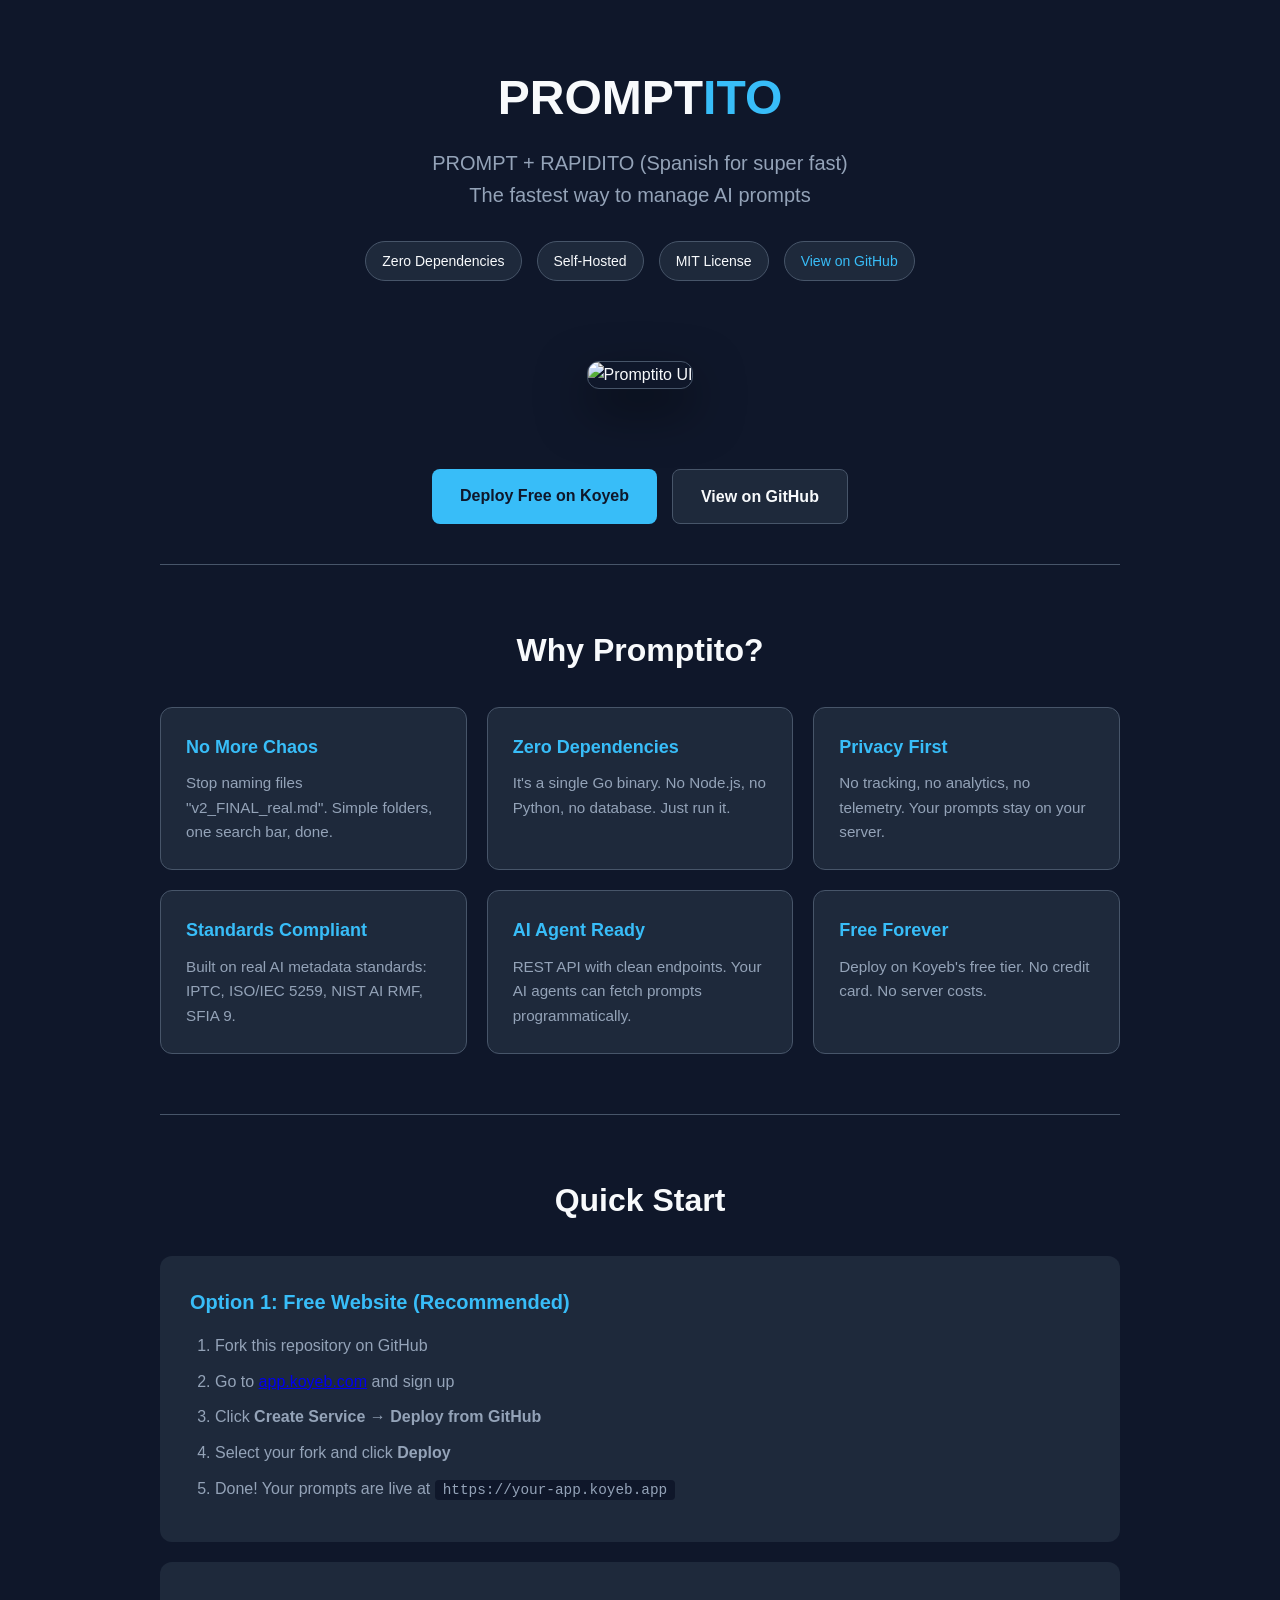
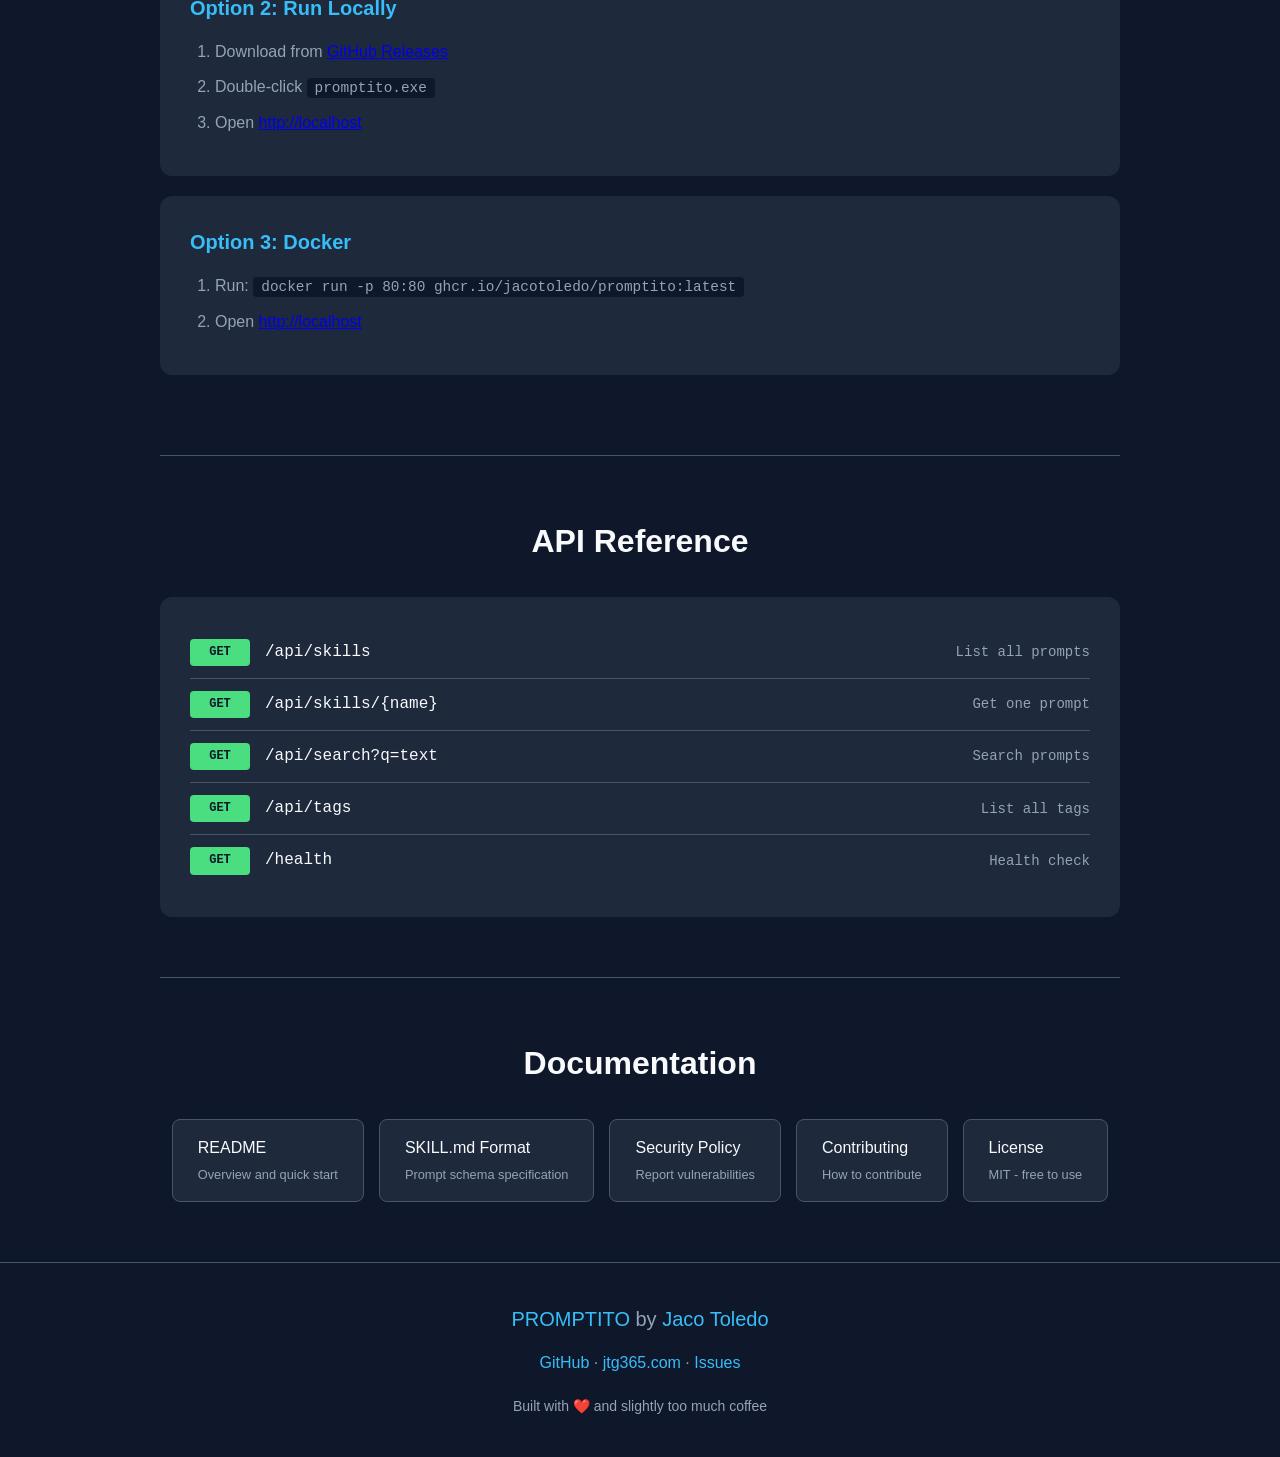
==== docs/index.html @ 3859d3e4 "feat: add GitHub Pages landing page - Beautiful dark-themed landing page - Quick start guide - API r" ====
<!DOCTYPE html>
<html lang="en">
<head>
    <meta charset="UTF-8">
    <meta name="viewport" content="width=device-width, initial-scale=1.0">
    <meta name="description" content="Promptito - PROMPT + RAPIDITO. The fastest way to manage AI prompts. Zero dependencies, self-hosted, standards-compliant.">
    <meta name="theme-color" content="#0f172a">
    <title>Promptito - The Fastest Way to Manage AI Prompts</title>
    <style>
        :root {
            --bg-primary: #0f172a;
            --bg-secondary: #1e293b;
            --bg-card: #334155;
            --text-primary: #f8fafc;
            --text-secondary: #94a3b8;
            --accent: #38bdf8;
            --accent-hover: #0ea5e9;
            --border: #475569;
            --success: #4ade80;
        }

        * {
            margin: 0;
            padding: 0;
            box-sizing: border-box;
        }

        body {
            font-family: -apple-system, BlinkMacSystemFont, 'Segoe UI', Roboto, Oxygen, Ubuntu, sans-serif;
            background: var(--bg-primary);
            color: var(--text-primary);
            line-height: 1.6;
        }

        .container {
            max-width: 1000px;
            margin: 0 auto;
            padding: 0 20px;
        }

        /* Header */
        header {
            padding: 60px 0 40px;
            text-align: center;
        }

        .logo {
            font-size: 3rem;
            font-weight: 800;
            margin-bottom: 10px;
        }

        .logo span:first-child {
            color: var(--text-primary);
        }

        .logo span:last-child {
            color: var(--accent);
        }

        .tagline {
            font-size: 1.25rem;
            color: var(--text-secondary);
            margin-bottom: 30px;
        }

        .badges {
            display: flex;
            justify-content: center;
            gap: 15px;
            flex-wrap: wrap;
        }

        .badge {
            background: var(--bg-secondary);
            padding: 8px 16px;
            border-radius: 20px;
            font-size: 0.875rem;
            border: 1px solid var(--border);
        }

        .badge a {
            color: var(--accent);
            text-decoration: none;
        }

        .badge a:hover {
            text-decoration: underline;
        }

        /* Screenshot */
        .screenshot {
            margin: 40px 0;
            text-align: center;
        }

        .screenshot img {
            max-width: 100%;
            border-radius: 12px;
            box-shadow: 0 20px 50px rgba(0,0,0,0.5);
            border: 1px solid var(--border);
        }

        /* CTA */
        .cta {
            text-align: center;
            padding: 40px 0;
        }

        .cta-buttons {
            display: flex;
            justify-content: center;
            gap: 15px;
            flex-wrap: wrap;
        }

        .btn {
            display: inline-block;
            padding: 14px 28px;
            border-radius: 8px;
            font-weight: 600;
            text-decoration: none;
            transition: all 0.2s;
        }

        .btn-primary {
            background: var(--accent);
            color: var(--bg-primary);
        }

        .btn-primary:hover {
            background: var(--accent-hover);
            transform: translateY(-2px);
        }

        .btn-secondary {
            background: var(--bg-secondary);
            color: var(--text-primary);
            border: 1px solid var(--border);
        }

        .btn-secondary:hover {
            background: var(--bg-card);
        }

        /* Sections */
        section {
            padding: 60px 0;
            border-top: 1px solid var(--border);
        }

        h2 {
            font-size: 2rem;
            margin-bottom: 30px;
            text-align: center;
        }

        /* Features */
        .features-grid {
            display: grid;
            grid-template-columns: repeat(auto-fit, minmax(280px, 1fr));
            gap: 20px;
        }

        .feature {
            background: var(--bg-secondary);
            padding: 25px;
            border-radius: 12px;
            border: 1px solid var(--border);
        }

        .feature h3 {
            font-size: 1.125rem;
            margin-bottom: 10px;
            color: var(--accent);
        }

        .feature p {
            color: var(--text-secondary);
            font-size: 0.95rem;
        }

        /* Quick Start */
        .quick-start {
            background: var(--bg-secondary);
            padding: 30px;
            border-radius: 12px;
            margin-bottom: 20px;
        }

        .quick-start h3 {
            font-size: 1.25rem;
            margin-bottom: 15px;
            color: var(--accent);
        }

        .quick-start ol {
            padding-left: 25px;
        }

        .quick-start li {
            margin-bottom: 10px;
            color: var(--text-secondary);
        }

        .quick-start code {
            background: var(--bg-primary);
            padding: 2px 8px;
            border-radius: 4px;
            font-family: 'Monaco', 'Consolas', monospace;
            font-size: 0.9rem;
        }

        /* Docs */
        .docs-nav {
            display: flex;
            flex-wrap: wrap;
            gap: 15px;
            justify-content: center;
        }

        .doc-link {
            background: var(--bg-secondary);
            padding: 15px 25px;
            border-radius: 8px;
            text-decoration: none;
            color: var(--text-primary);
            border: 1px solid var(--border);
            transition: all 0.2s;
        }

        .doc-link:hover {
            background: var(--bg-card);
            border-color: var(--accent);
        }

        .doc-link small {
            display: block;
            color: var(--text-secondary);
            font-size: 0.8rem;
            margin-top: 5px;
        }

        /* API */
        .api-endpoints {
            background: var(--bg-secondary);
            padding: 30px;
            border-radius: 12px;
            font-family: 'Monaco', 'Consolas', monospace;
        }

        .api-endpoint {
            display: flex;
            align-items: center;
            padding: 12px 0;
            border-bottom: 1px solid var(--border);
        }

        .api-endpoint:last-child {
            border-bottom: none;
        }

        .method {
            background: var(--success);
            color: var(--bg-primary);
            padding: 4px 10px;
            border-radius: 4px;
            font-size: 0.75rem;
            font-weight: 700;
            margin-right: 15px;
            min-width: 60px;
            text-align: center;
        }

        .endpoint-path {
            color: var(--text-primary);
        }

        .endpoint-desc {
            margin-left: auto;
            color: var(--text-secondary);
            font-size: 0.875rem;
        }

        /* Footer */
        footer {
            padding: 40px 0;
            text-align: center;
            border-top: 1px solid var(--border);
            color: var(--text-secondary);
        }

        footer a {
            color: var(--accent);
            text-decoration: none;
        }

        footer a:hover {
            text-decoration: underline;
        }

        .footer-brand {
            font-size: 1.25rem;
            margin-bottom: 15px;
        }

        .footer-brand span {
            color: var(--accent);
        }

        /* Responsive */
        @media (max-width: 768px) {
            .logo {
                font-size: 2.5rem;
            }

            .feature {
                padding: 20px;
            }

            .api-endpoint {
                flex-direction: column;
                align-items: flex-start;
                gap: 8px;
            }

            .endpoint-desc {
                margin-left: 0;
            }
        }
    </style>
</head>
<body>
    <header>
        <div class="container">
            <div class="logo">
                <span>PROMPT</span><span>ITO</span>
            </div>
            <p class="tagline">PROMPT + RAPIDITO (Spanish for super fast)<br>The fastest way to manage AI prompts</p>
            
            <div class="badges">
                <span class="badge">Zero Dependencies</span>
                <span class="badge">Self-Hosted</span>
                <span class="badge">MIT License</span>
                <span class="badge"><a href="https://github.com/jacotoledo/Promptito">View on GitHub</a></span>
            </div>
        </div>
    </header>

    <div class="container">
        <div class="screenshot">
            <img src="https://raw.githubusercontent.com/jacotoledo/Promptito/main/public/screenshots/Screenshot.png" alt="Promptito UI">
        </div>

        <div class="cta">
            <div class="cta-buttons">
                <a href="https://app.koyeb.com" class="btn btn-primary">Deploy Free on Koyeb</a>
                <a href="https://github.com/jacotoledo/Promptito" class="btn btn-secondary">View on GitHub</a>
            </div>
        </div>

        <section id="features">
            <h2>Why Promptito?</h2>
            <div class="features-grid">
                <div class="feature">
                    <h3>No More Chaos</h3>
                    <p>Stop naming files "v2_FINAL_real.md". Simple folders, one search bar, done.</p>
                </div>
                <div class="feature">
                    <h3>Zero Dependencies</h3>
                    <p>It's a single Go binary. No Node.js, no Python, no database. Just run it.</p>
                </div>
                <div class="feature">
                    <h3>Privacy First</h3>
                    <p>No tracking, no analytics, no telemetry. Your prompts stay on your server.</p>
                </div>
                <div class="feature">
                    <h3>Standards Compliant</h3>
                    <p>Built on real AI metadata standards: IPTC, ISO/IEC 5259, NIST AI RMF, SFIA 9.</p>
                </div>
                <div class="feature">
                    <h3>AI Agent Ready</h3>
                    <p>REST API with clean endpoints. Your AI agents can fetch prompts programmatically.</p>
                </div>
                <div class="feature">
                    <h3>Free Forever</h3>
                    <p>Deploy on Koyeb's free tier. No credit card. No server costs.</p>
                </div>
            </div>
        </section>

        <section id="quick-start">
            <h2>Quick Start</h2>
            
            <div class="quick-start">
                <h3>Option 1: Free Website (Recommended)</h3>
                <ol>
                    <li>Fork this repository on GitHub</li>
                    <li>Go to <a href="https://app.koyeb.com">app.koyeb.com</a> and sign up</li>
                    <li>Click <strong>Create Service</strong> → <strong>Deploy from GitHub</strong></li>
                    <li>Select your fork and click <strong>Deploy</strong></li>
                    <li>Done! Your prompts are live at <code>https://your-app.koyeb.app</code></li>
                </ol>
            </div>

            <div class="quick-start">
                <h3>Option 2: Run Locally</h3>
                <ol>
                    <li>Download from <a href="https://github.com/jacotoledo/Promptito/releases">GitHub Releases</a></li>
                    <li>Double-click <code>promptito.exe</code></li>
                    <li>Open <a href="http://localhost">http://localhost</a></li>
                </ol>
            </div>

            <div class="quick-start">
                <h3>Option 3: Docker</h3>
                <ol>
                    <li>Run: <code>docker run -p 80:80 ghcr.io/jacotoledo/promptito:latest</code></li>
                    <li>Open <a href="http://localhost">http://localhost</a></li>
                </ol>
            </div>
        </section>

        <section id="api">
            <h2>API Reference</h2>
            <div class="api-endpoints">
                <div class="api-endpoint">
                    <span class="method">GET</span>
                    <span class="endpoint-path">/api/skills</span>
                    <span class="endpoint-desc">List all prompts</span>
                </div>
                <div class="api-endpoint">
                    <span class="method">GET</span>
                    <span class="endpoint-path">/api/skills/{name}</span>
                    <span class="endpoint-desc">Get one prompt</span>
                </div>
                <div class="api-endpoint">
                    <span class="method">GET</span>
                    <span class="endpoint-path">/api/search?q=text</span>
                    <span class="endpoint-desc">Search prompts</span>
                </div>
                <div class="api-endpoint">
                    <span class="method">GET</span>
                    <span class="endpoint-path">/api/tags</span>
                    <span class="endpoint-desc">List all tags</span>
                </div>
                <div class="api-endpoint">
                    <span class="method">GET</span>
                    <span class="endpoint-path">/health</span>
                    <span class="endpoint-desc">Health check</span>
                </div>
            </div>
        </section>

        <section id="docs">
            <h2>Documentation</h2>
            <div class="docs-nav">
                <a href="https://github.com/jacotoledo/Promptito/blob/main/README.md" class="doc-link">
                    README
                    <small>Overview and quick start</small>
                </a>
                <a href="https://github.com/jacotoledo/Promptito/blob/main/SKILL.md" class="doc-link">
                    SKILL.md Format
                    <small>Prompt schema specification</small>
                </a>
                <a href="https://github.com/jacotoledo/Promptito/blob/main/SECURITY.md" class="doc-link">
                    Security Policy
                    <small>Report vulnerabilities</small>
                </a>
                <a href="https://github.com/jacotoledo/Promptito/blob/main/CONTRIBUTING.md" class="doc-link">
                    Contributing
                    <small>How to contribute</small>
                </a>
                <a href="https://github.com/jacotoledo/Promptito/blob/main/LICENSE" class="doc-link">
                    License
                    <small>MIT - free to use</small>
                </a>
            </div>
        </section>
    </div>

    <footer>
        <div class="container">
            <div class="footer-brand">
                <span>PROMPTITO</span> by <a href="https://jtg365.com">Jaco Toledo</a>
            </div>
            <p>
                <a href="https://github.com/jacotoledo/Promptito">GitHub</a> · 
                <a href="https://jtg365.com">jtg365.com</a> · 
                <a href="https://github.com/jacotoledo/Promptito/issues">Issues</a>
            </p>
            <p style="margin-top: 20px; font-size: 0.875rem;">
                Built with ❤️ and slightly too much coffee
            </p>
        </div>
    </footer>
</body>
</html>
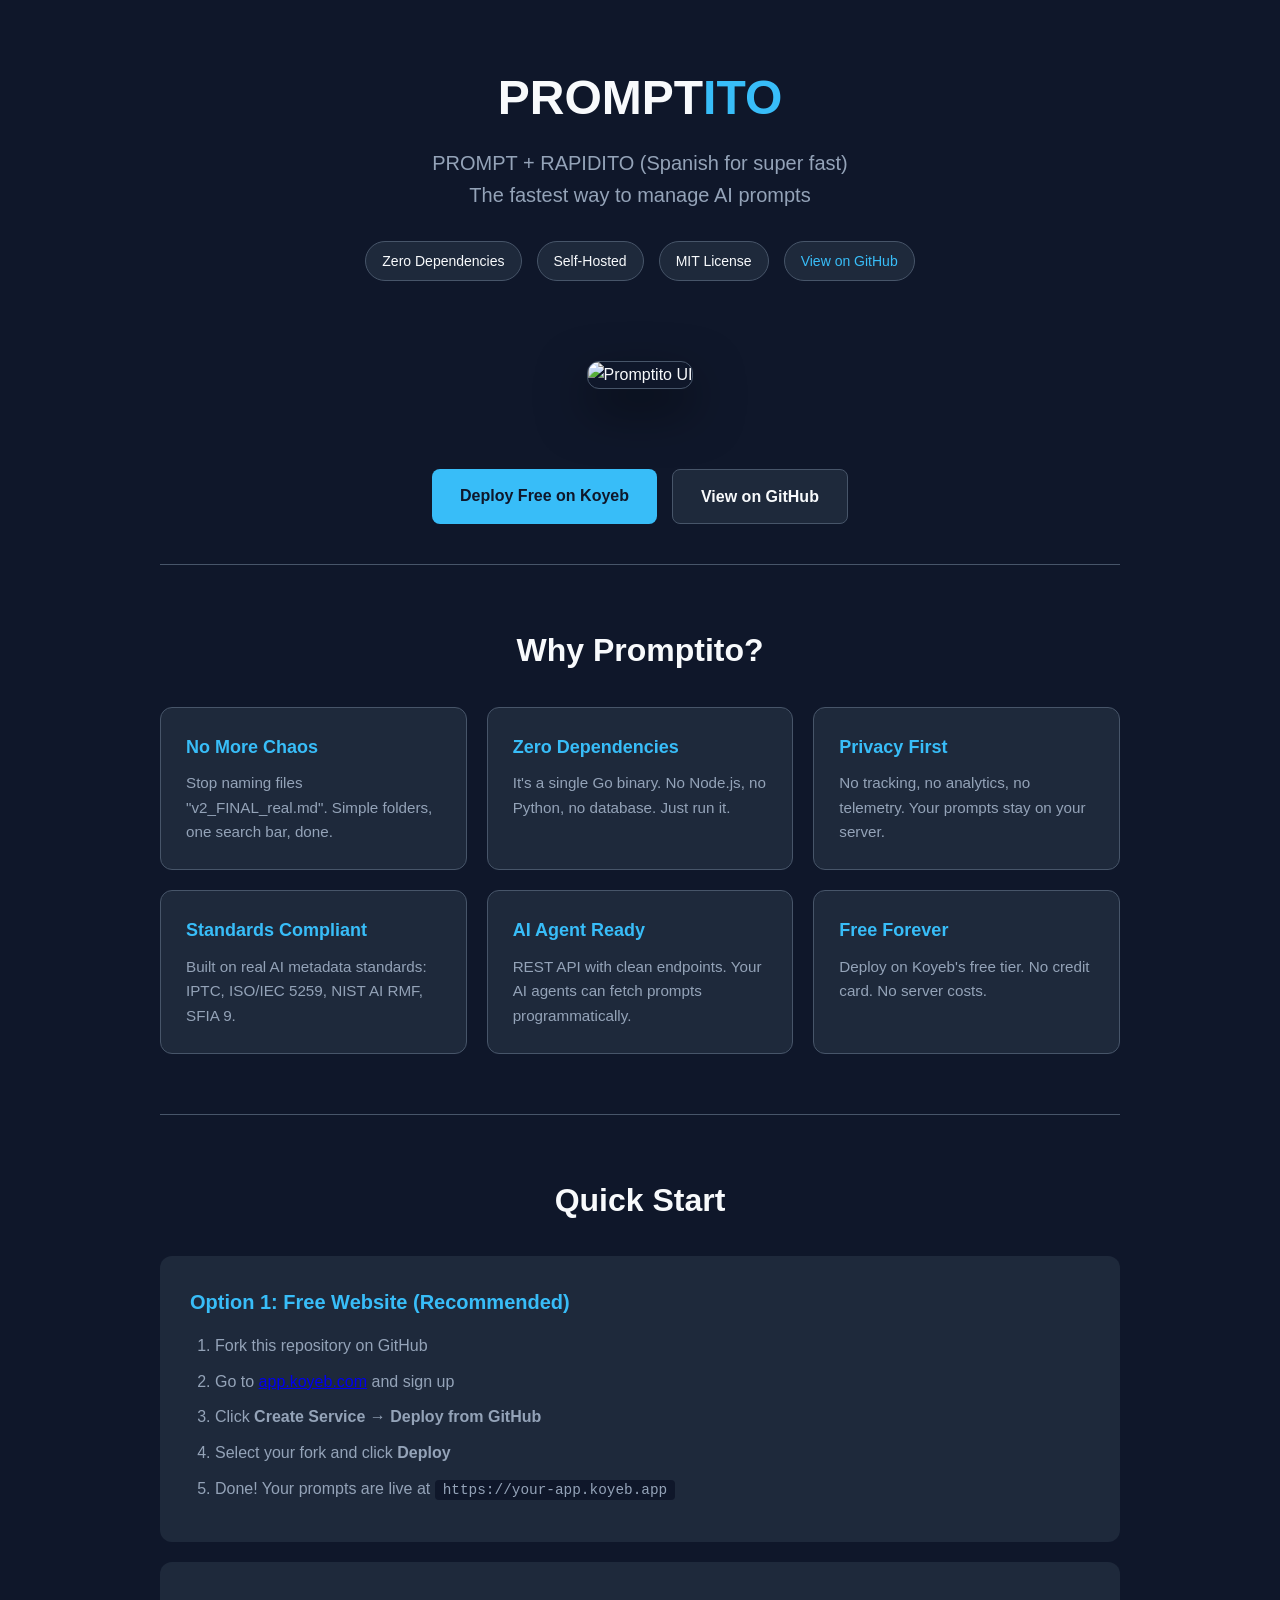
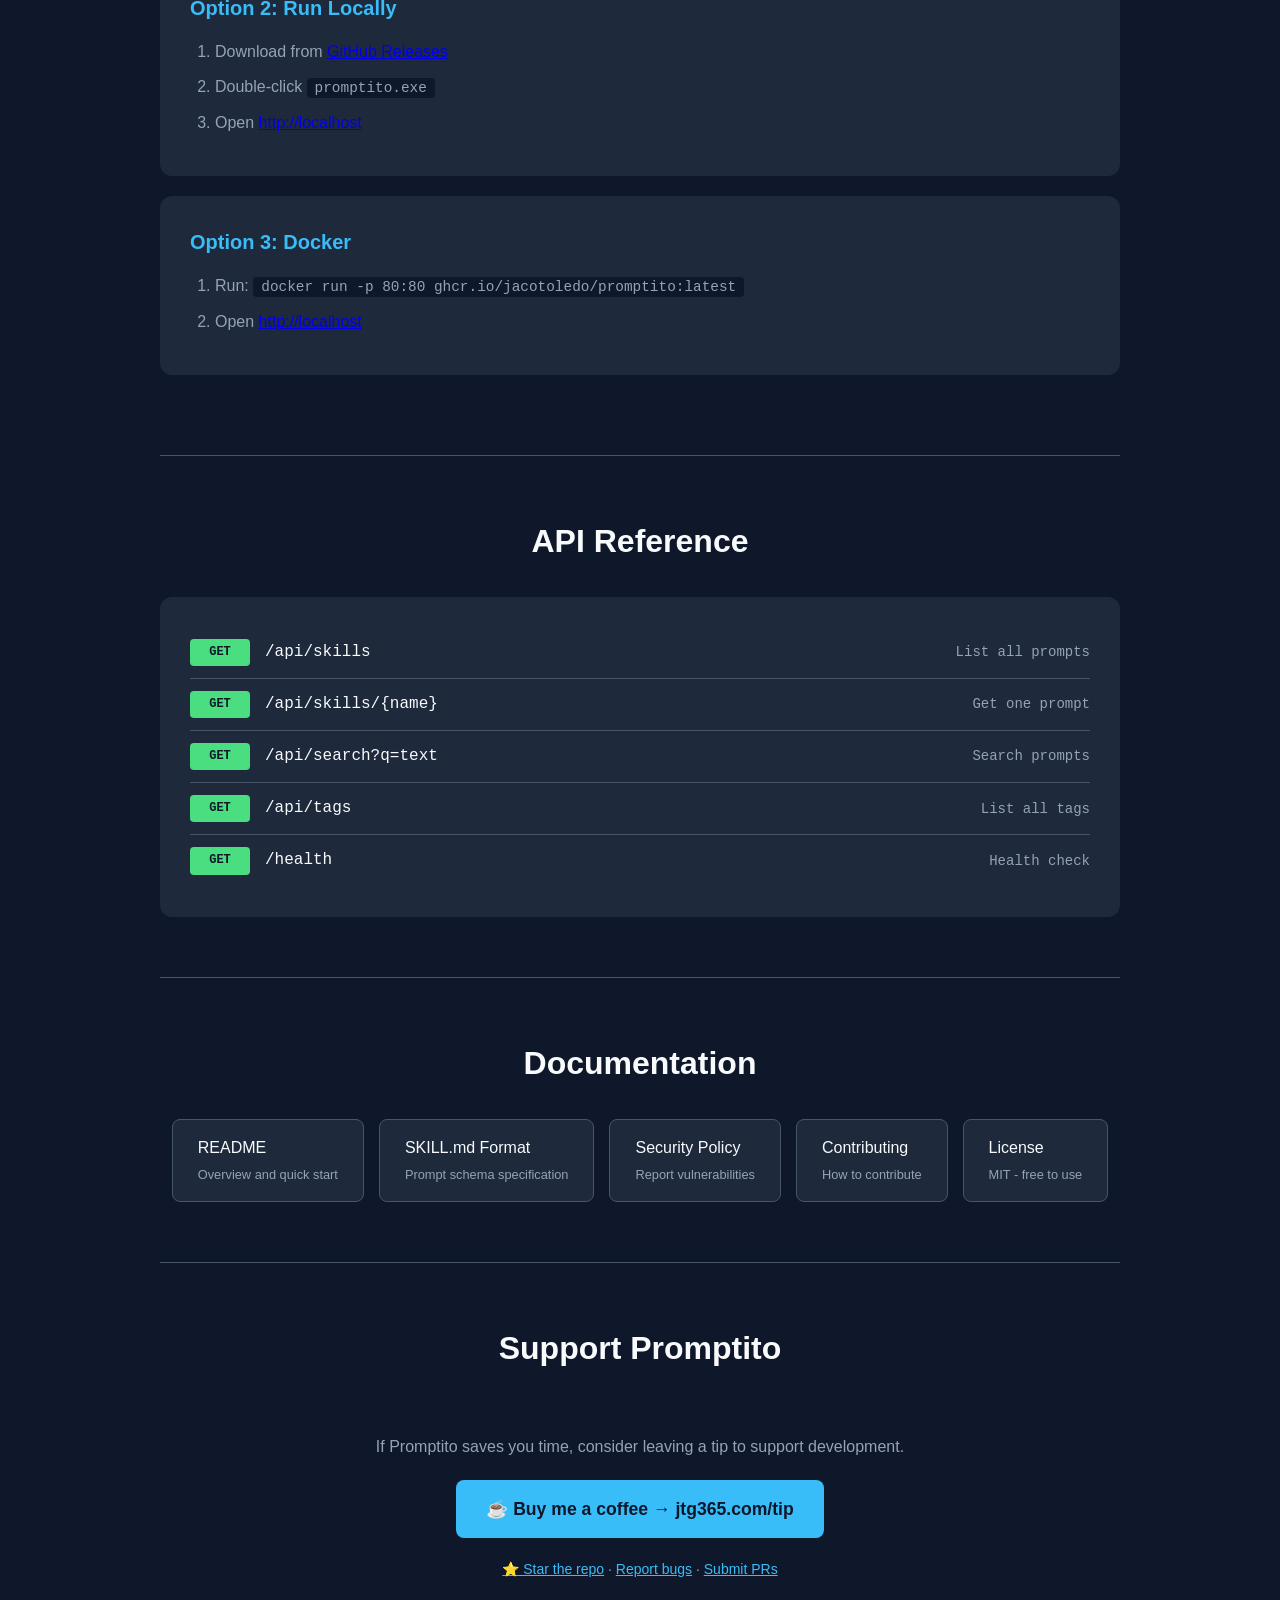
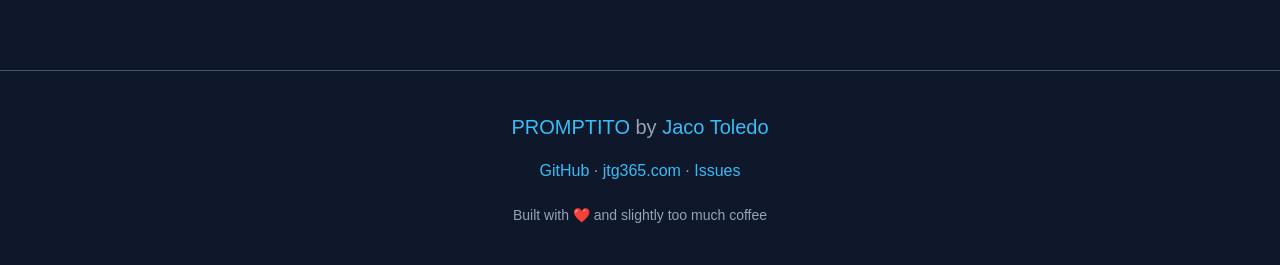
==== commit 2abd5ea3: "chore: add funding infrastructure and marketing polish - Add .github/FUNDING.yml with tip link - Add" ====
--- a/docs/index.html
+++ b/docs/index.html
@@ -477,6 +477,23 @@
                 </a>
             </div>
         </section>
+
+        <section id="support">
+            <h2>Support Promptito</h2>
+            <div style="text-align: center; padding: 30px 0;">
+                <p style="color: var(--text-secondary); margin-bottom: 20px;">
+                    If Promptito saves you time, consider leaving a tip to support development.
+                </p>
+                <a href="https://jtg365.com/tip" class="btn btn-primary" style="font-size: 1.1rem; padding: 15px 30px;">
+                    ☕ Buy me a coffee → jtg365.com/tip
+                </a>
+                <p style="margin-top: 20px; font-size: 0.875rem; color: var(--text-secondary);">
+                    <a href="https://github.com/jacotoledo/Promptito" style="color: var(--accent);">⭐ Star the repo</a> ·
+                    <a href="https://github.com/jacotoledo/Promptito/issues" style="color: var(--accent);">Report bugs</a> ·
+                    <a href="https://github.com/jacotoledo/Promptito/pulls" style="color: var(--accent);">Submit PRs</a>
+                </p>
+            </div>
+        </section>
     </div>
 
     <footer>
